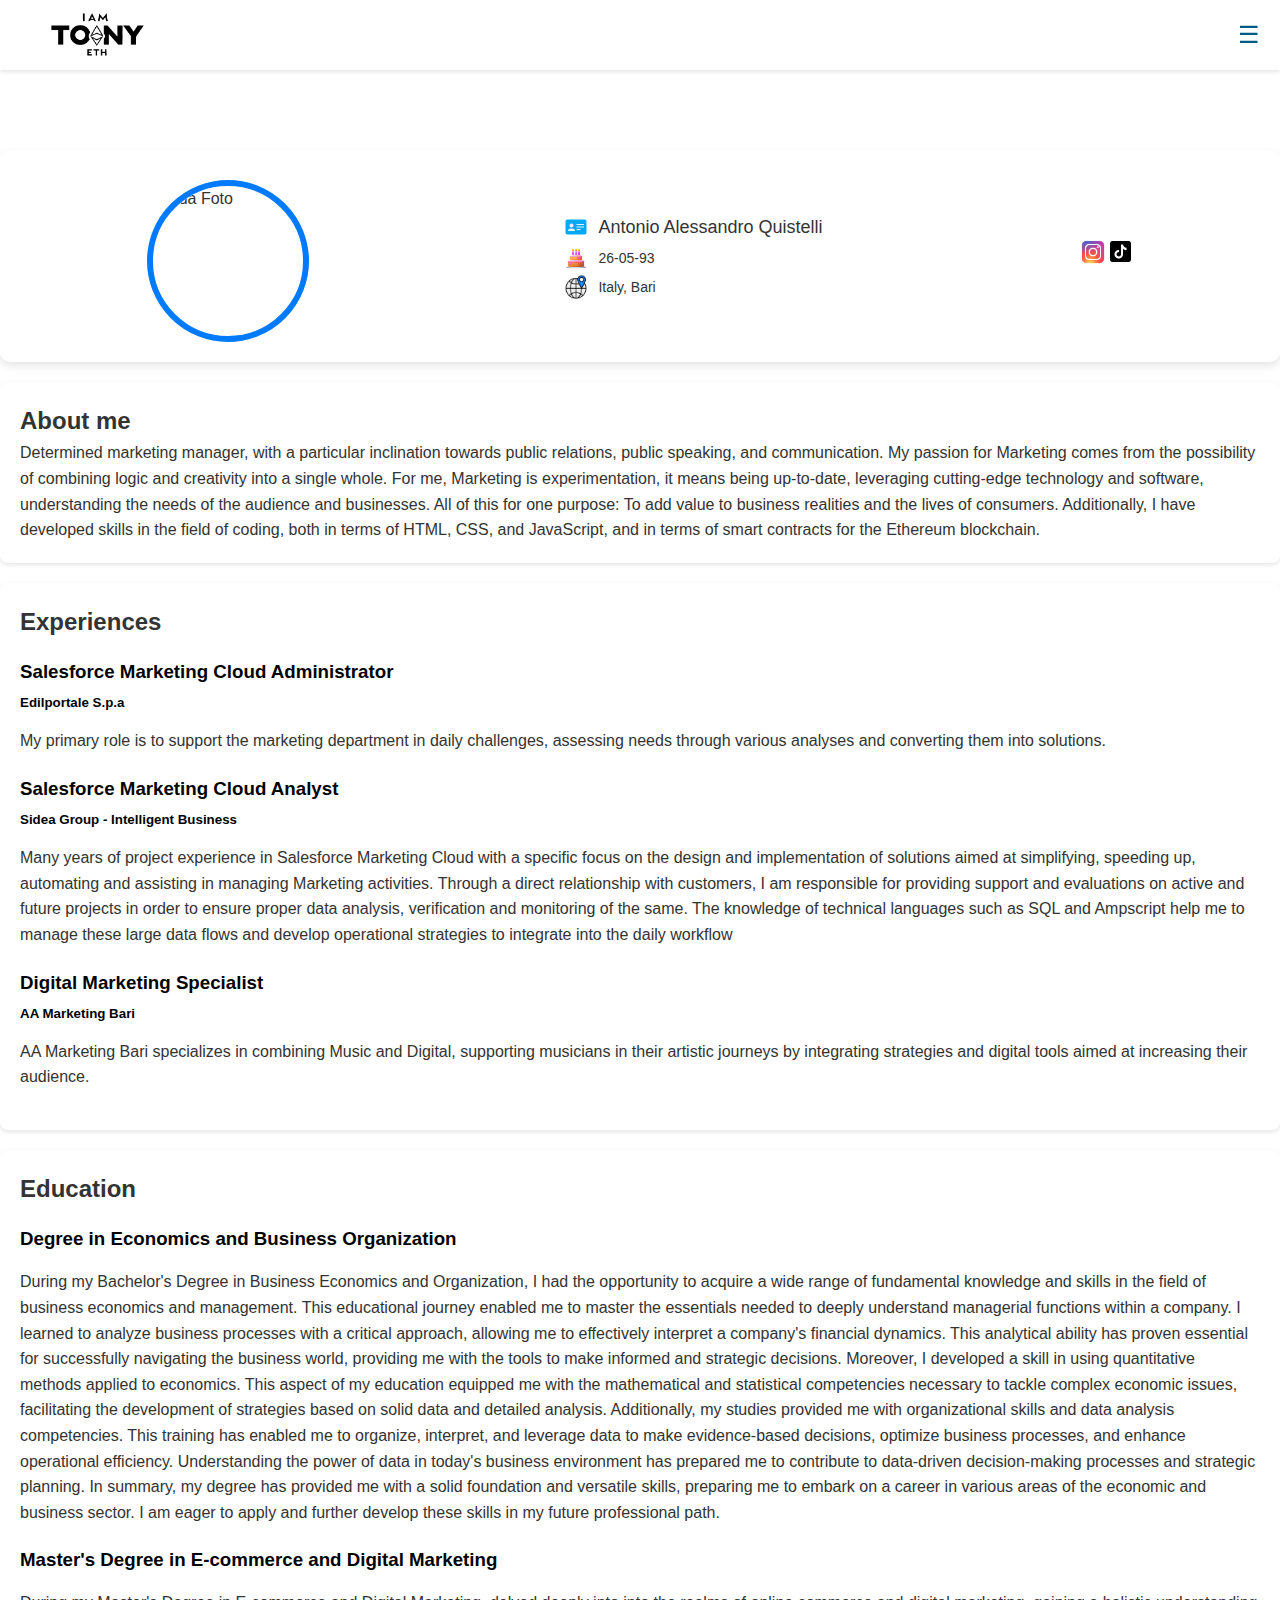
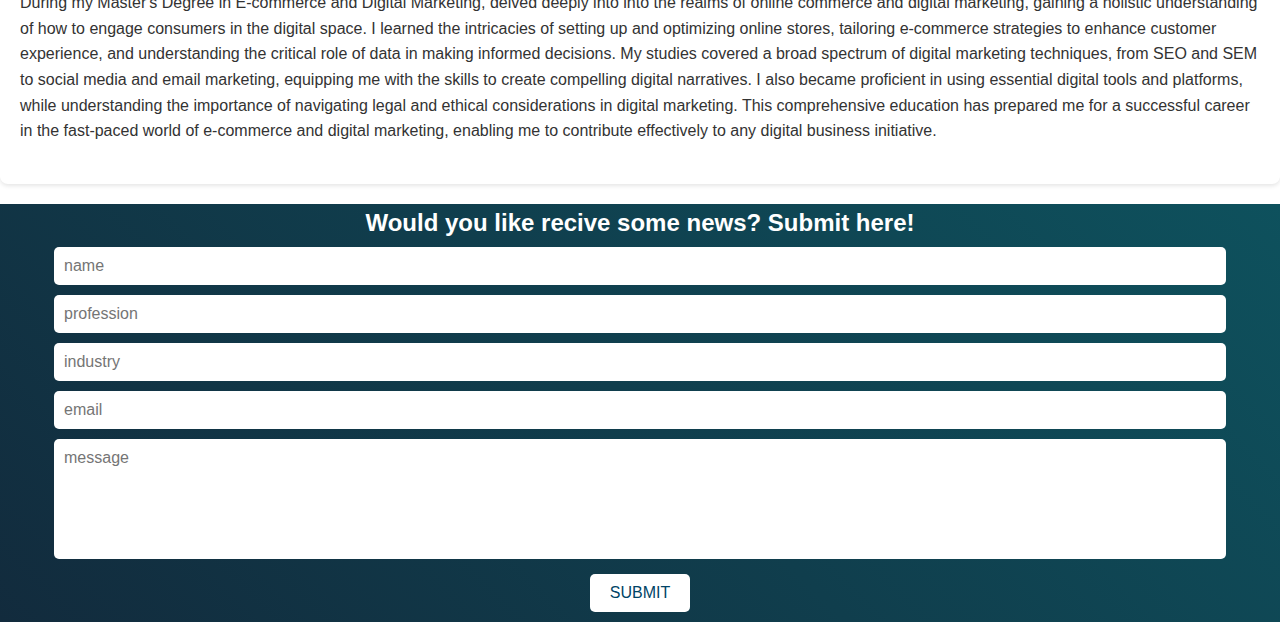
==== about.html @ 8dea7bc7 "dot" ====
<!DOCTYPE html>
<html lang="en">
<head>
    <meta charset="UTF-8">
    <meta name="viewport" content="width=device-width, initial-scale=1.0">
    <title>About</title>
    <link rel="stylesheet" href="./assets/css/about.css">
    <link rel="icon" type="image/x-icon" href="./assets/icons/tonyeth.svg">
    <script src="https://cdn.jsdelivr.net/npm/@emailjs/browser@4/dist/email.min.js"></script>
    <script src="./assets/js/script.js"></script>
    <script type="text/javascript">
        (function(){
            emailjs.init("ScyjE1eYaPsCYSzW2");
        })();
    </script>
     <!-- Meta Tag Open Graph (Facebook, LinkedIn, WhatsApp) -->
     <meta property="og:title" content="Welcome to Tony's World"/>
     <meta property="og:description" content="Explore the future of innovation with Ethereum."/>
     <meta property="og:image" content="https://tonyeth.github.io/tonyethworld/assets/img/ethfront.png"/>
     <meta property="og:url" content="https://tonyeth.github.io/tonyethworld/index.html"/>
     <meta property="og:type" content="website"/>
     <meta property="og:site_name" content="Tony's World"/>
     <meta property="og:locale" content="en_US"/>
 
     <!-- Meta Tag Twitter -->
     <meta name="twitter:card" content="summary_large_image"/>
     <meta name="twitter:title" content="Welcome to Tony's World"/>
     <meta name="twitter:description" content="Explore the future of innovation with Ethereum."/>
     <meta name="twitter:image" content="https://tonyeth.github.io/tonyethworld/assets/img/ethfront.png"/>
     <meta name="twitter:url" content="https://tonyeth.github.io/tonyethworld/index.html"/>
 
     <!-- Meta Tag Google -->
     <meta itemprop="name" content="Welcome to Tony's World"/>
     <meta itemprop="description" content="Explore the future of innovation with Ethereum."/>
     <meta itemprop="image" content="https://tonyeth.github.io/tonyethworld/assets/img/ethfront.png"/>
 
</head>
<body>

    <header>
        <div class="navbar">
            <img src="./assets/img/logo-scritta.png" alt="Logo" class="logo">
            <div class="menu-hamburger">☰</div>

        </div>
        <nav class="menu-hidden">
            <ul>
                <li><a href="index.html">Home</a></li>
                <li><a href="projects.html">Projects</a></li>
            </ul>
        </nav>
        <div class="main-title">
           
          
        </div>
    </header>
    
    <div class="top-bar">
        <img src="./assets/img/tony.svg" alt="Tua Foto" class="profile-pic">
       
        <div class="personal-info">
            <p><img src="./assets/icons/id.png" alt="" class="icon"> Antonio Alessandro Quistelli</p>
            <p><img src= "./assets/icons/birthday.png" alt="" class="icon"> 26-05-93</p>
            <p><img src="./assets/icons/map.png" alt="" class="icon"> Italy, Bari</p>
        </div>
        <div class="social">
            <a href="https://www.instagram.com/antonioalexquistelli" target="_blank">
                <img src="./assets/icons/instagram.png" alt="ig" class="ig">
            </a>
            <a href="https://www.tiktok.com" target="_blank">
                <img src="./assets/icons/tiktok.png" alt="tiktok" class="tiktok">
            </a>
           
        </div>
    </div>
    
    
    
    
    <section class="bio">
        <h2>About me</h2>
        <p>
            Determined marketing manager, with a particular inclination towards public relations, public speaking, and communication. My passion for Marketing comes from the possibility of combining logic and creativity into a single whole. For me, Marketing is experimentation, it means being up-to-date, leveraging cutting-edge technology and software, understanding the needs of the audience and businesses. All of this for one purpose: To add value to business realities and the lives of consumers. Additionally, I have developed skills in the field of coding, both in terms of HTML, CSS, and JavaScript, and in terms of smart contracts for the Ethereum blockchain.</p>
    </section>

    <section class="experience">
        <h2>Experiences</h2>
        <ul>
            <li>
                <h3>Salesforce Marketing Cloud Administrator</h3>
                <h5>Edilportale S.p.a</h5> 
                <p> My primary role is to support the marketing department in daily challenges, assessing needs through various analyses and converting them into solutions.</p>
            </li>
         
            <li>
                <h3>Salesforce Marketing Cloud Analyst</h3>
                <h5>Sidea Group - Intelligent Business</h5> 
                <p>Many years of project experience in Salesforce Marketing Cloud with a specific focus on the design and implementation of solutions aimed at simplifying, speeding up, automating and assisting in managing Marketing activities. Through a direct relationship with customers, I am responsible for providing support and evaluations on active and future projects in order to ensure proper data analysis, verification and monitoring of the same. The knowledge of technical languages such as SQL and Ampscript help me to manage these large data flows and develop operational strategies to integrate into the daily workflow</p>
            </li>
            <li>
                <h3>Digital Marketing Specialist</h3>
                <h5>AA Marketing Bari</h5> 
                <p>AA Marketing Bari specializes in combining Music and Digital, supporting musicians in their artistic journeys by integrating strategies and digital tools aimed at increasing their audience.</p>
            </li>
        </ul>
    </section>

    <section class="education">
        <h2>Education</h2>
        <ul>
            <li>
                <h3>Degree in Economics and Business Organization</h3>
                <p>During my Bachelor's Degree in Business Economics and Organization, I had the opportunity to acquire a wide range of fundamental knowledge and skills in the field of business economics and management. This educational journey enabled me to master the essentials needed to deeply understand managerial functions within a company.

                    I learned to analyze business processes with a critical approach, allowing me to effectively interpret a company's financial dynamics. This analytical ability has proven essential for successfully navigating the business world, providing me with the tools to make informed and strategic decisions.
                    
                    Moreover, I developed a skill in using quantitative methods applied to economics. This aspect of my education equipped me with the mathematical and statistical competencies necessary to tackle complex economic issues, facilitating the development of strategies based on solid data and detailed analysis.
                    
                    Additionally, my studies provided me with organizational skills and data analysis competencies. This training has enabled me to organize, interpret, and leverage data to make evidence-based decisions, optimize business processes, and enhance operational efficiency. Understanding the power of data in today's business environment has prepared me to contribute to data-driven decision-making processes and strategic planning.
                    
                    In summary, my degree has provided me with a solid foundation and versatile skills, preparing me to embark on a career in various areas of the economic and business sector. I am eager to apply and further develop these skills in my future professional path.</p>
            </li>
            <li>
                <h3>Master's Degree in E-commerce and Digital Marketing</h3>
                <p>During my Master's Degree in E-commerce and Digital Marketing, delved deeply into into the realms of online commerce and digital marketing, gaining a holistic understanding of how to engage consumers in the digital space. I learned the intricacies of setting up and optimizing online stores, tailoring e-commerce strategies to enhance customer experience, and understanding the critical role of data in making informed decisions. My studies covered a broad spectrum of digital marketing techniques, from SEO and SEM to social media and email marketing, equipping me with the skills to create compelling digital narratives. I also became proficient in using essential digital tools and platforms, while understanding the importance of navigating legal and ethical considerations in digital marketing. This comprehensive education has prepared me for a successful career in the fast-paced world of e-commerce and digital marketing, enabling me to contribute effectively to any digital business initiative.</p>
            </li>
           
        </ul>
    </section>

    <footer>
        <H2> Would you like recive some news? Submit here!</H2>
        <form id="contact-form">
            <input type="text" id="name" placeholder="name" required />
<input type="text" id="profession" placeholder="profession" required />
<input type="text" id="industry" placeholder="industry" required />
<input type="email" id="email" placeholder="email" required />
<textarea id="message" placeholder="message" required></textarea>

            <button onclick="SendMail()" type="button">SUBMIT</button>

        </form>
    </footer>
    

        
   
    
</body>
</html>
---- assets/css/about.css ----
body {
    overflow-x: hidden;
    margin: 0;
    padding: 0px;
    font-family: 'Segoe UI', Tahoma, Geneva, Verdana, sans-serif;
    line-height: 1.6;
    color: #333;
    background-color: #ffffff;
}

.navbar {
    background-color: #fff;
    display: flex;
    align-items: center;
    justify-content: space-between;
    padding: 10px 20px;
    box-shadow: 0 2px 4px rgba(0,0,0,0.1);
    position: fixed;
    top: 0;
    left: 0;
    right: 0;
    z-index: 1000;
}

.logo {
    height: 50px;
}

.menu-hamburger {
    cursor: pointer;
    font-size: 24px;
    color: #005a87;
    display: block; 
    position: relative;
    z-index: 1501;
}

.menu-hidden {
    display: flex;
    flex-direction: column;
    background-color: #fff;
    width: 100%;
    position: fixed; 
    top: 59px;
    left: 0;
    transform: translateY(-100%);
    transition: transform 0.3s ease, opacity 0.3s ease;
    opacity: 0;
    visibility: hidden;
    box-shadow: 0 4px 8px rgba(0,0,0,0.2);
    z-index: 1500;
}

.menu-hidden.visibile {
    transform: translateY(0);
    opacity: 1;
    visibility: visible;
}

nav ul {
    display: flex;
    list-style-type: none;
    padding: 0;
    margin: 0;
    justify-content: flex-end;
    width: 100%;
}

nav ul li {
    margin: 0 10px;
}

nav ul li a {
    text-decoration: none;
    color: #333;
    font-weight: 600;
    transition: color 0.3s ease;
    font-size: 80%
}

nav ul li a:hover {
    color: #cccccc;
}


@media (max-width: 768px) {
    .menu-hamburger {
        display: block;
    }

  
}


.top-bar {
    display: flex;
    align-items: center;
    justify-content: space-around;
    padding: 20px;
    background-color: #ffffff; 
    margin-top: 150px; 
    box-shadow: 0 4px 8px rgba(0, 0, 0, 0.1); 
    border-radius: 10px;
    color: #333; 
    width: calc(100% - 40px);
    position: relative; 
    left: 50%; 
    transform: translateX(-50%); 
   
}


.profile-pic {
    border-radius: 50%;
    width: 150px;
    height: 150px;
    object-fit: cover;
    border: 6px solid #007bff;
    margin-top: 10px;
}

.personal-info p {
    margin: 5px 0;
    display: flex;
    align-items: center;
    font-size: 18px;
}

.personal-info p .icon {
    width: 24px;
    margin-right: 10px;
}

.personal-info p:nth-child(2), .personal-info p:nth-child(3) {
    font-size: 14px;
}




.social{
    margin: 5px 0;
    display: flex;
    align-items: center;
    font-size: 18px;
   
}
@media (max-width: 768px) {
    .social {
        margin-top: 20px; 
    }
}



.ig{
   
    width: 30px;
    height: 30px;
    object-fit: cover ;
    
   
}

.tiktok
{
    
    width: 25px;
    height: 25px;
    object-fit: cover;
    
   
}

.bio, .experience, .education {
    background-color: #ffffff;
    margin: 20px 0;
    padding: 20px;
    border-radius: 8px;
    box-shadow: 0 2px 4px rgba(0, 0, 0, 0.1);
}

h2, h3, h5, p {
    margin: 0;
    padding: 0;
}

h3 {
    color: #010204;
    margin-bottom: 5px;
}

h5 {
    color: #010204;
    margin-top: 5px;
    font-size: smaller;
}

li p {
    margin-top: 15px;
}

ul {
    list-style-type: none;
    padding: 0;
}

li {
    margin-bottom: 20px;
}



footer {
    background: linear-gradient(45deg, #122b3d, #0e515d);
    color: white;
    text-align: center;
   
    position: relative;
    bottom: 0;
    left: 0;
    right: 0;
    width: 100%;
}

footer form {
    display: flex;
    flex-direction: column;
    align-items: center;
    width: 100%;
    margin: 0 auto;
}

footer input, footer textarea {
    width: 90%;
    margin: 5px 0;
    padding: 10px;
    border-radius: 5px;
    border: none;
    font-size: 16px;
    font-family: Arial, Helvetica, sans-serif;
}

footer textarea {
    height: 100px;
    resize: none;
}

footer button {
    padding: 10px 20px;
    background-color: white;
    color: #004466;
    border: none;
    border-radius: 5px;
    cursor: pointer;
    font-size: 16px;
    transition: background-color 0.5s;
    margin-top: 10px;
    margin-bottom: 10px;
}

footer button:hover {
    background-color: #004466;
}
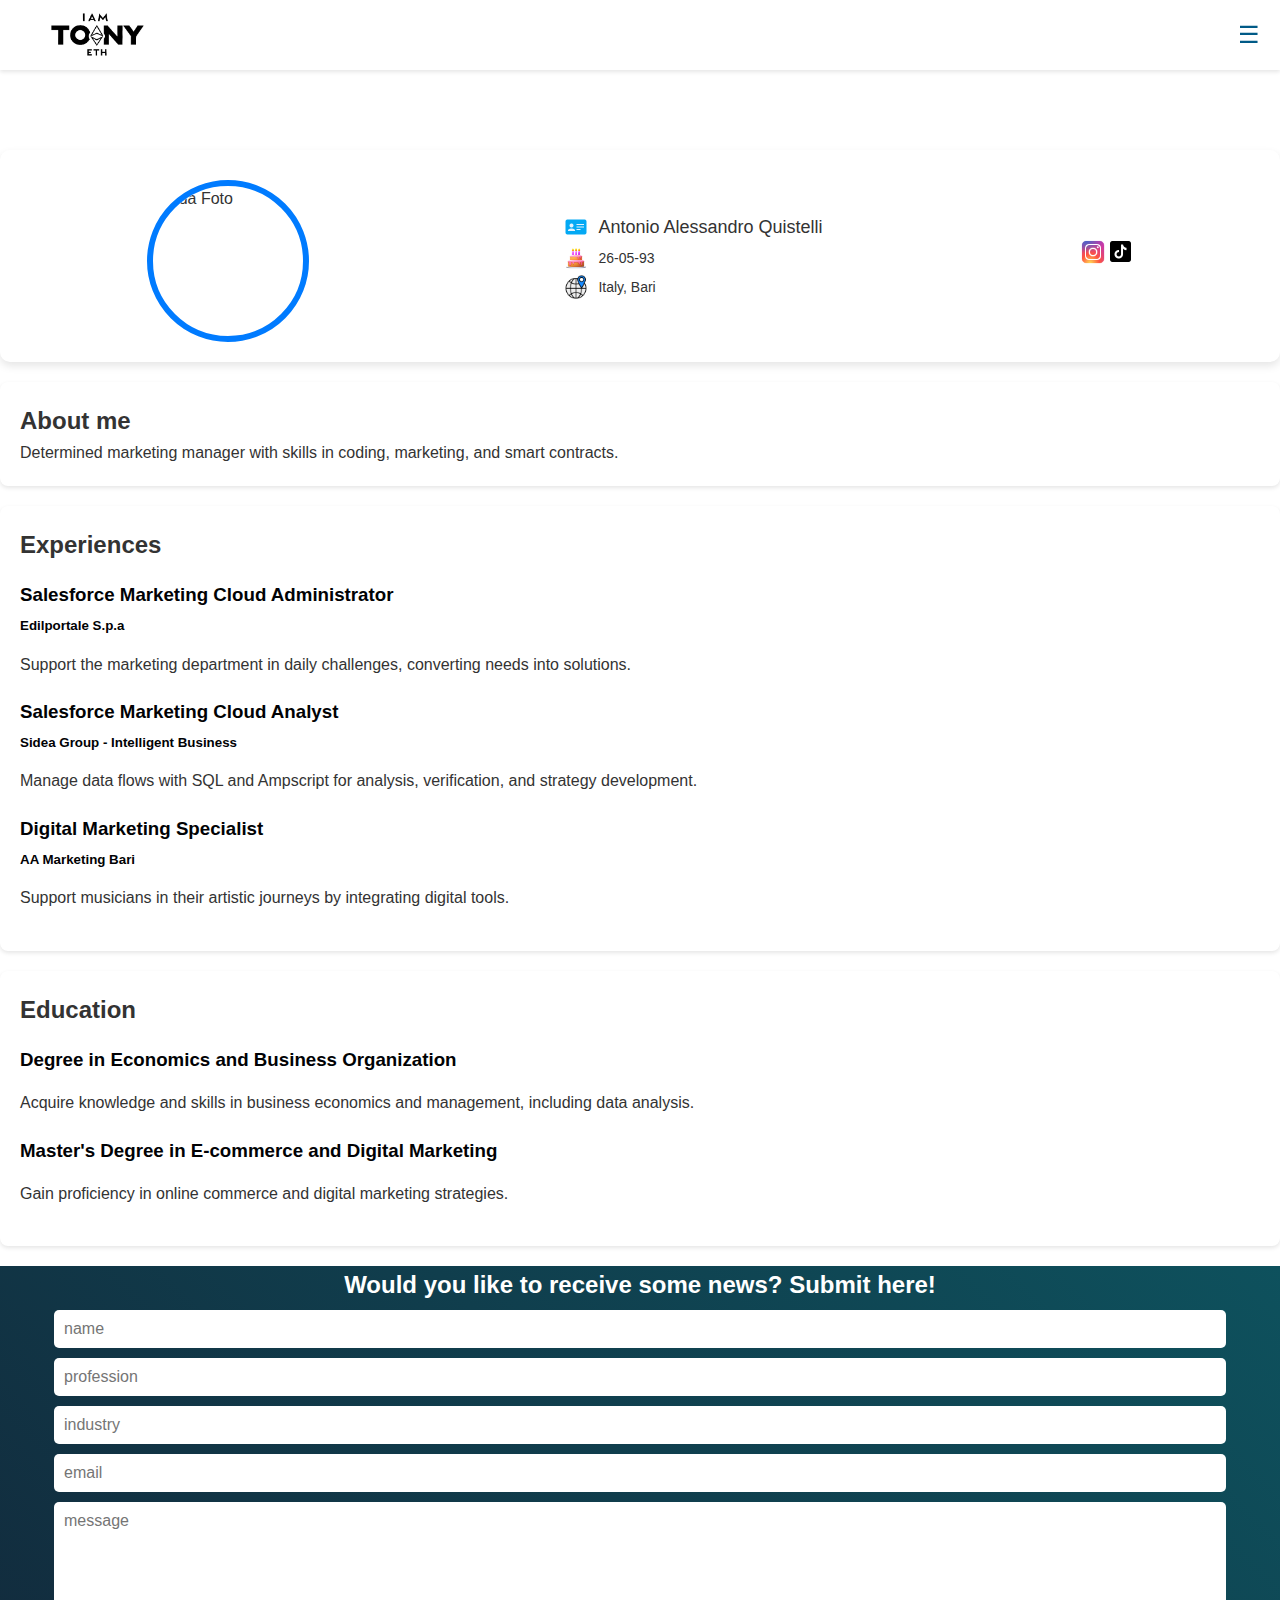
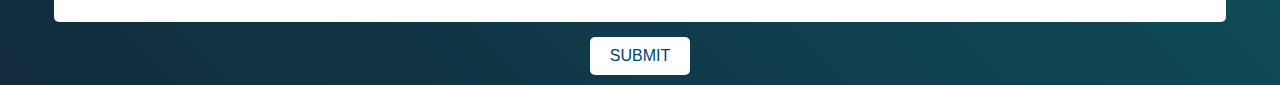
==== commit dbb7b399: "remove js from html" ====
--- a/about.html
+++ b/about.html
@@ -8,32 +8,27 @@
     <link rel="icon" type="image/x-icon" href="./assets/icons/tonyeth.svg">
     <script src="https://cdn.jsdelivr.net/npm/@emailjs/browser@4/dist/email.min.js"></script>
     <script src="./assets/js/script.js"></script>
-    <script type="text/javascript">
-        (function(){
-            emailjs.init("ScyjE1eYaPsCYSzW2");
-        })();
-    </script>
-     <!-- Meta Tag Open Graph (Facebook, LinkedIn, WhatsApp) -->
-     <meta property="og:title" content="Welcome to Tony's World"/>
-     <meta property="og:description" content="Explore the future of innovation with Ethereum."/>
-     <meta property="og:image" content="https://tonyeth.github.io/tonyethworld/assets/img/ethfront.png"/>
-     <meta property="og:url" content="https://tonyeth.github.io/tonyethworld/index.html"/>
-     <meta property="og:type" content="website"/>
-     <meta property="og:site_name" content="Tony's World"/>
-     <meta property="og:locale" content="en_US"/>
- 
-     <!-- Meta Tag Twitter -->
-     <meta name="twitter:card" content="summary_large_image"/>
-     <meta name="twitter:title" content="Welcome to Tony's World"/>
-     <meta name="twitter:description" content="Explore the future of innovation with Ethereum."/>
-     <meta name="twitter:image" content="https://tonyeth.github.io/tonyethworld/assets/img/ethfront.png"/>
-     <meta name="twitter:url" content="https://tonyeth.github.io/tonyethworld/index.html"/>
- 
-     <!-- Meta Tag Google -->
-     <meta itemprop="name" content="Welcome to Tony's World"/>
-     <meta itemprop="description" content="Explore the future of innovation with Ethereum."/>
-     <meta itemprop="image" content="https://tonyeth.github.io/tonyethworld/assets/img/ethfront.png"/>
- 
+    <!-- Meta Tag Open Graph -->
+    <meta property="og:title" content="Welcome to Tony's World"/>
+    <meta property="og:description" content="Explore the future of innovation with Ethereum."/>
+    <meta property="og:image" content="https://tonyeth.github.io/tonyethworld/assets/img/ethfront.png"/>
+    <meta property="og:url" content="https://tonyeth.github.io/tonyethworld/index.html"/>
+    <meta property="og:type" content="website"/>
+    <meta property="og:site_name" content="Tony's World"/>
+    <meta property="og:locale" content="en_US"/>
+
+    <!-- Meta Tag Twitter -->
+    <meta name="twitter:card" content="summary_large_image"/>
+    <meta name="twitter:title" content="Welcome to Tony's World"/>
+    <meta name="twitter:description" content="Explore the future of innovation with Ethereum."/>
+    <meta name="twitter:image" content="https://tonyeth.github.io/tonyethworld/assets/img/ethfront.png"/>
+    <meta name="twitter:url" content="https://tonyeth.github.io/tonyethworld/index.html"/>
+
+    <!-- Meta Tag Google -->
+    <meta itemprop="name" content="Welcome to Tony's World"/>
+    <meta itemprop="description" content="Explore the future of innovation with Ethereum."/>
+    <meta itemprop="image" content="https://tonyeth.github.io/tonyethworld/assets/img/ethfront.png"/>
+
 </head>
 <body>
 
@@ -41,7 +36,6 @@
         <div class="navbar">
             <img src="./assets/img/logo-scritta.png" alt="Logo" class="logo">
             <div class="menu-hamburger">☰</div>
-
         </div>
         <nav class="menu-hidden">
             <ul>
@@ -49,18 +43,14 @@
                 <li><a href="projects.html">Projects</a></li>
             </ul>
         </nav>
-        <div class="main-title">
-           
-          
-        </div>
+        <div class="main-title"></div>
     </header>
     
     <div class="top-bar">
         <img src="./assets/img/tony.svg" alt="Tua Foto" class="profile-pic">
-       
         <div class="personal-info">
             <p><img src="./assets/icons/id.png" alt="" class="icon"> Antonio Alessandro Quistelli</p>
-            <p><img src= "./assets/icons/birthday.png" alt="" class="icon"> 26-05-93</p>
+            <p><img src="./assets/icons/birthday.png" alt="" class="icon"> 26-05-93</p>
             <p><img src="./assets/icons/map.png" alt="" class="icon"> Italy, Bari</p>
         </div>
         <div class="social">
@@ -70,17 +60,13 @@
             <a href="https://www.tiktok.com" target="_blank">
                 <img src="./assets/icons/tiktok.png" alt="tiktok" class="tiktok">
             </a>
-           
         </div>
     </div>
-    
-    
-    
     
     <section class="bio">
         <h2>About me</h2>
         <p>
-            Determined marketing manager, with a particular inclination towards public relations, public speaking, and communication. My passion for Marketing comes from the possibility of combining logic and creativity into a single whole. For me, Marketing is experimentation, it means being up-to-date, leveraging cutting-edge technology and software, understanding the needs of the audience and businesses. All of this for one purpose: To add value to business realities and the lives of consumers. Additionally, I have developed skills in the field of coding, both in terms of HTML, CSS, and JavaScript, and in terms of smart contracts for the Ethereum blockchain.</p>
+            Determined marketing manager with skills in coding, marketing, and smart contracts.</p>
     </section>
 
     <section class="experience">
@@ -89,18 +75,17 @@
             <li>
                 <h3>Salesforce Marketing Cloud Administrator</h3>
                 <h5>Edilportale S.p.a</h5> 
-                <p> My primary role is to support the marketing department in daily challenges, assessing needs through various analyses and converting them into solutions.</p>
+                <p>Support the marketing department in daily challenges, converting needs into solutions.</p>
             </li>
-         
             <li>
                 <h3>Salesforce Marketing Cloud Analyst</h3>
                 <h5>Sidea Group - Intelligent Business</h5> 
-                <p>Many years of project experience in Salesforce Marketing Cloud with a specific focus on the design and implementation of solutions aimed at simplifying, speeding up, automating and assisting in managing Marketing activities. Through a direct relationship with customers, I am responsible for providing support and evaluations on active and future projects in order to ensure proper data analysis, verification and monitoring of the same. The knowledge of technical languages such as SQL and Ampscript help me to manage these large data flows and develop operational strategies to integrate into the daily workflow</p>
+                <p>Manage data flows with SQL and Ampscript for analysis, verification, and strategy development.</p>
             </li>
             <li>
                 <h3>Digital Marketing Specialist</h3>
                 <h5>AA Marketing Bari</h5> 
-                <p>AA Marketing Bari specializes in combining Music and Digital, supporting musicians in their artistic journeys by integrating strategies and digital tools aimed at increasing their audience.</p>
+                <p>Support musicians in their artistic journeys by integrating digital tools.</p>
             </li>
         </ul>
     </section>
@@ -110,41 +95,25 @@
         <ul>
             <li>
                 <h3>Degree in Economics and Business Organization</h3>
-                <p>During my Bachelor's Degree in Business Economics and Organization, I had the opportunity to acquire a wide range of fundamental knowledge and skills in the field of business economics and management. This educational journey enabled me to master the essentials needed to deeply understand managerial functions within a company.
-
-                    I learned to analyze business processes with a critical approach, allowing me to effectively interpret a company's financial dynamics. This analytical ability has proven essential for successfully navigating the business world, providing me with the tools to make informed and strategic decisions.
-                    
-                    Moreover, I developed a skill in using quantitative methods applied to economics. This aspect of my education equipped me with the mathematical and statistical competencies necessary to tackle complex economic issues, facilitating the development of strategies based on solid data and detailed analysis.
-                    
-                    Additionally, my studies provided me with organizational skills and data analysis competencies. This training has enabled me to organize, interpret, and leverage data to make evidence-based decisions, optimize business processes, and enhance operational efficiency. Understanding the power of data in today's business environment has prepared me to contribute to data-driven decision-making processes and strategic planning.
-                    
-                    In summary, my degree has provided me with a solid foundation and versatile skills, preparing me to embark on a career in various areas of the economic and business sector. I am eager to apply and further develop these skills in my future professional path.</p>
+                <p>Acquire knowledge and skills in business economics and management, including data analysis.</p>
             </li>
             <li>
                 <h3>Master's Degree in E-commerce and Digital Marketing</h3>
-                <p>During my Master's Degree in E-commerce and Digital Marketing, delved deeply into into the realms of online commerce and digital marketing, gaining a holistic understanding of how to engage consumers in the digital space. I learned the intricacies of setting up and optimizing online stores, tailoring e-commerce strategies to enhance customer experience, and understanding the critical role of data in making informed decisions. My studies covered a broad spectrum of digital marketing techniques, from SEO and SEM to social media and email marketing, equipping me with the skills to create compelling digital narratives. I also became proficient in using essential digital tools and platforms, while understanding the importance of navigating legal and ethical considerations in digital marketing. This comprehensive education has prepared me for a successful career in the fast-paced world of e-commerce and digital marketing, enabling me to contribute effectively to any digital business initiative.</p>
+                <p>Gain proficiency in online commerce and digital marketing strategies.</p>
             </li>
-           
         </ul>
     </section>
 
     <footer>
-        <H2> Would you like recive some news? Submit here!</H2>
+        <h2>Would you like to receive some news? Submit here!</h2>
         <form id="contact-form">
             <input type="text" id="name" placeholder="name" required />
-<input type="text" id="profession" placeholder="profession" required />
-<input type="text" id="industry" placeholder="industry" required />
-<input type="email" id="email" placeholder="email" required />
-<textarea id="message" placeholder="message" required></textarea>
-
+            <input type="text" id="profession" placeholder="profession" required />
+            <input type="text" id="industry" placeholder="industry" required />
+            <input type="email" id="email" placeholder="email" required />
+            <textarea id="message" placeholder="message" required></textarea>
             <button onclick="SendMail()" type="button">SUBMIT</button>
-
         </form>
     </footer>
-    
-
-        
-   
-    
 </body>
 </html>
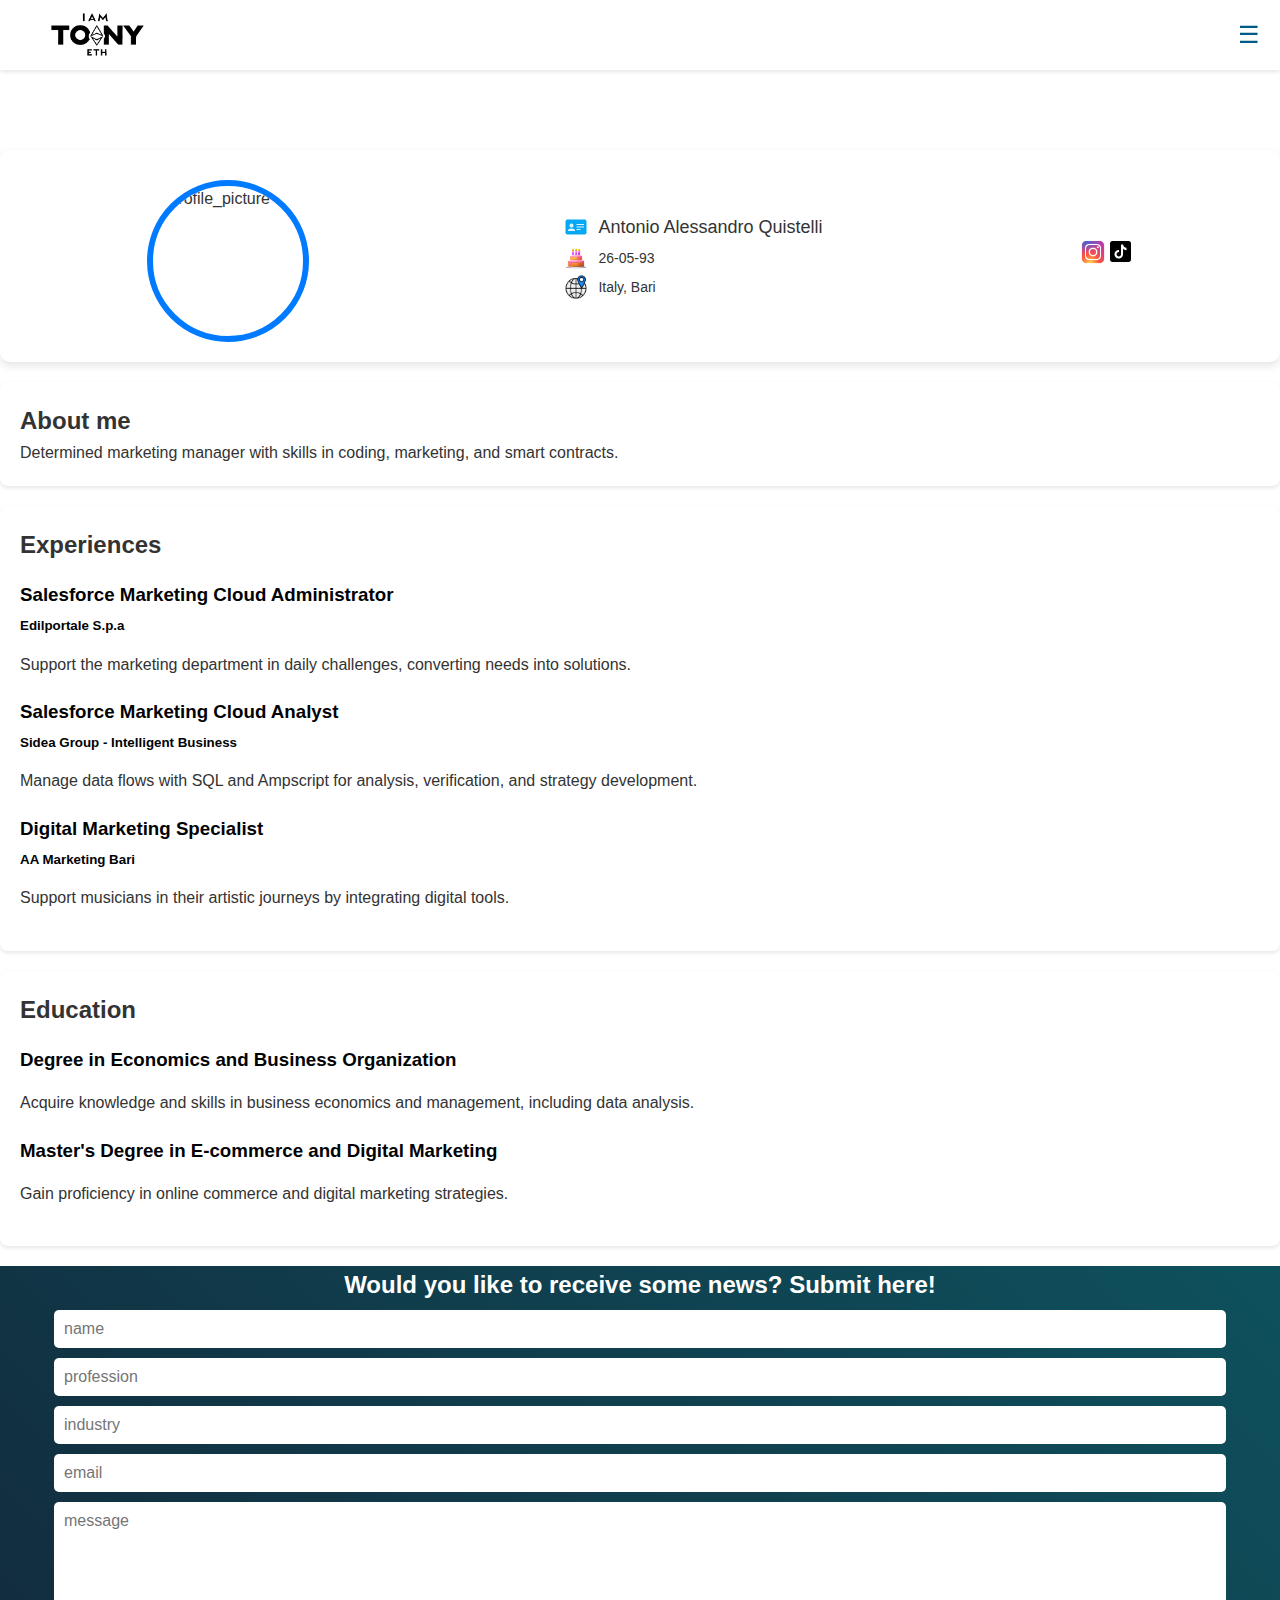
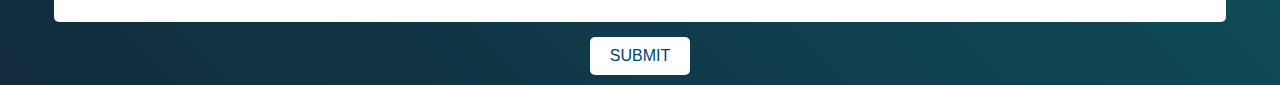
==== commit 90c6bed2: "alt modified" ====
--- a/about.html
+++ b/about.html
@@ -47,11 +47,11 @@
     </header>
     
     <div class="top-bar">
-        <img src="./assets/img/tony.svg" alt="Tua Foto" class="profile-pic">
+        <img src="./assets/img/tony.svg" alt="profile_picture" class="profile-pic">
         <div class="personal-info">
-            <p><img src="./assets/icons/id.png" alt="" class="icon"> Antonio Alessandro Quistelli</p>
-            <p><img src="./assets/icons/birthday.png" alt="" class="icon"> 26-05-93</p>
-            <p><img src="./assets/icons/map.png" alt="" class="icon"> Italy, Bari</p>
+            <p><img src="./assets/icons/id.png" alt="id_card_icon" class="icon"> Antonio Alessandro Quistelli</p>
+            <p><img src="./assets/icons/birthday.png" alt="cake_icon" class="icon"> 26-05-93</p>
+            <p><img src="./assets/icons/map.png" alt="position_icon" class="icon"> Italy, Bari</p>
         </div>
         <div class="social">
             <a href="https://www.instagram.com/antonioalexquistelli" target="_blank">
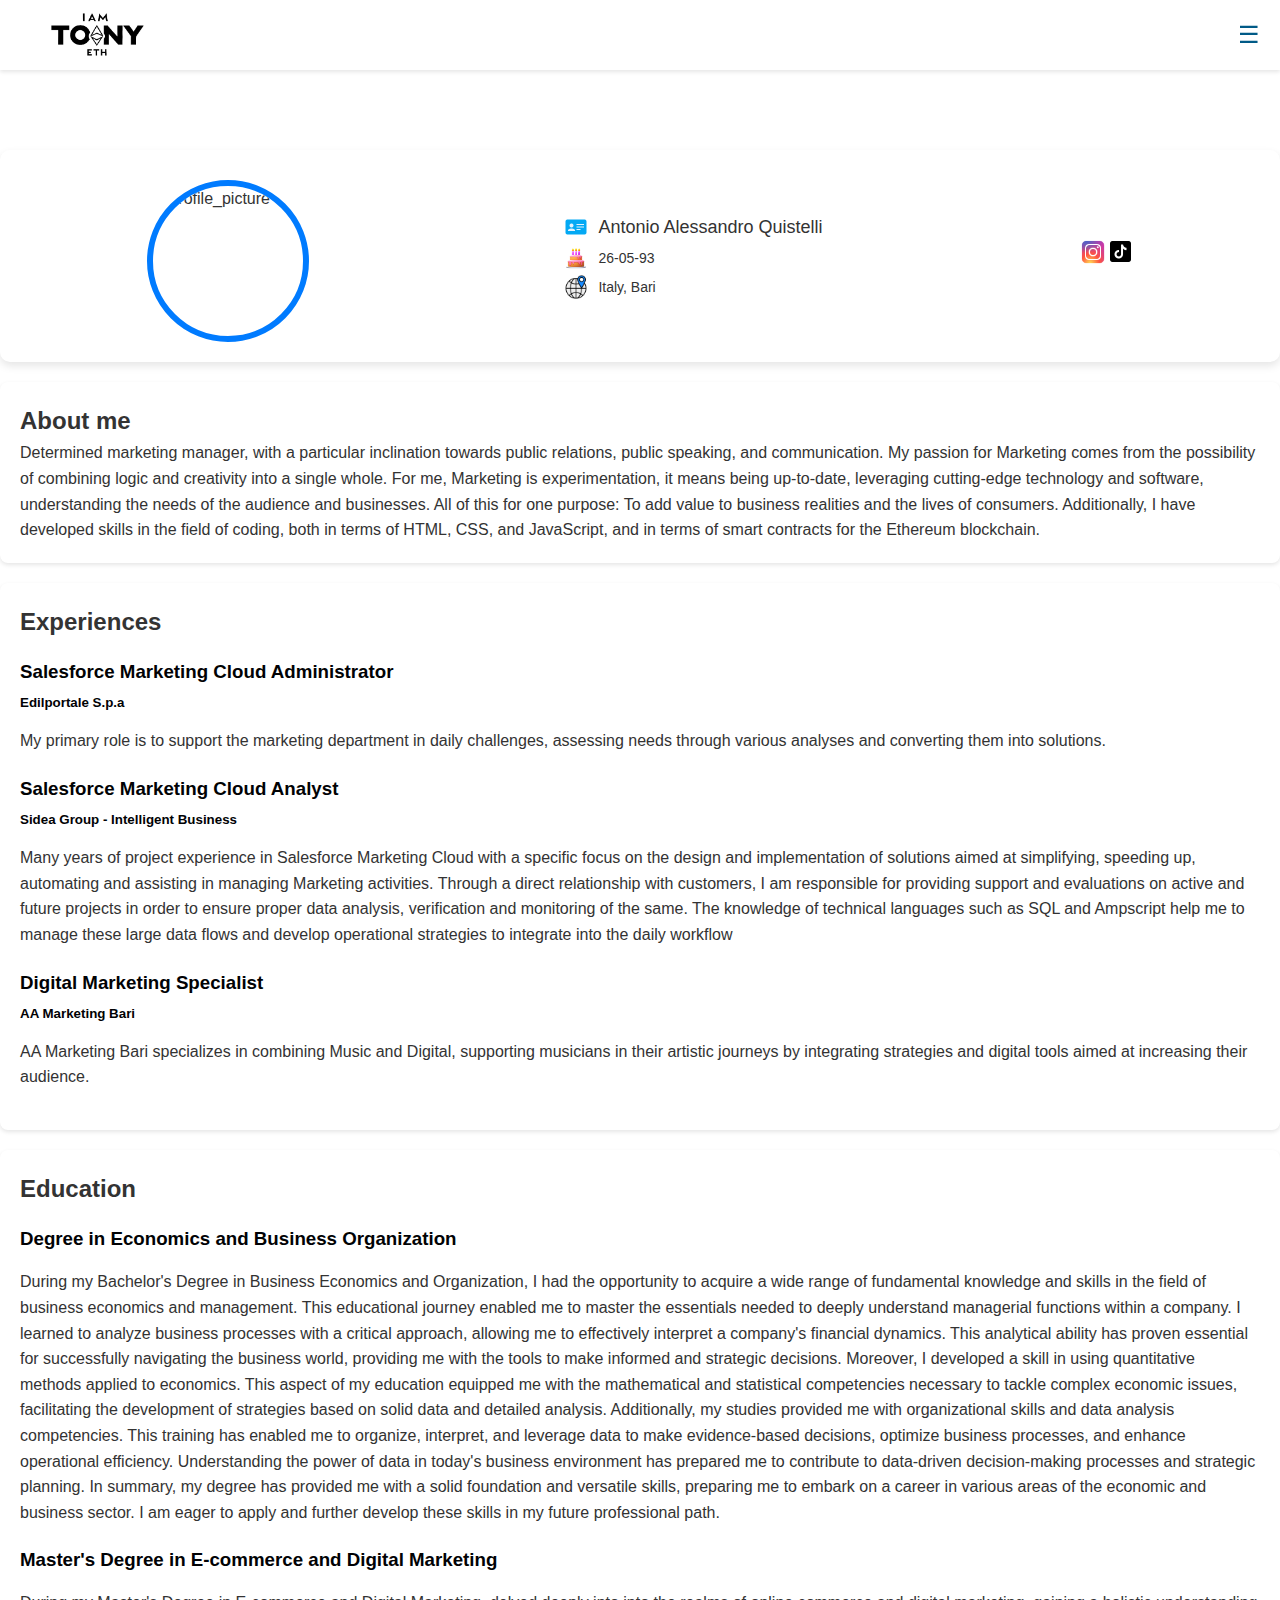
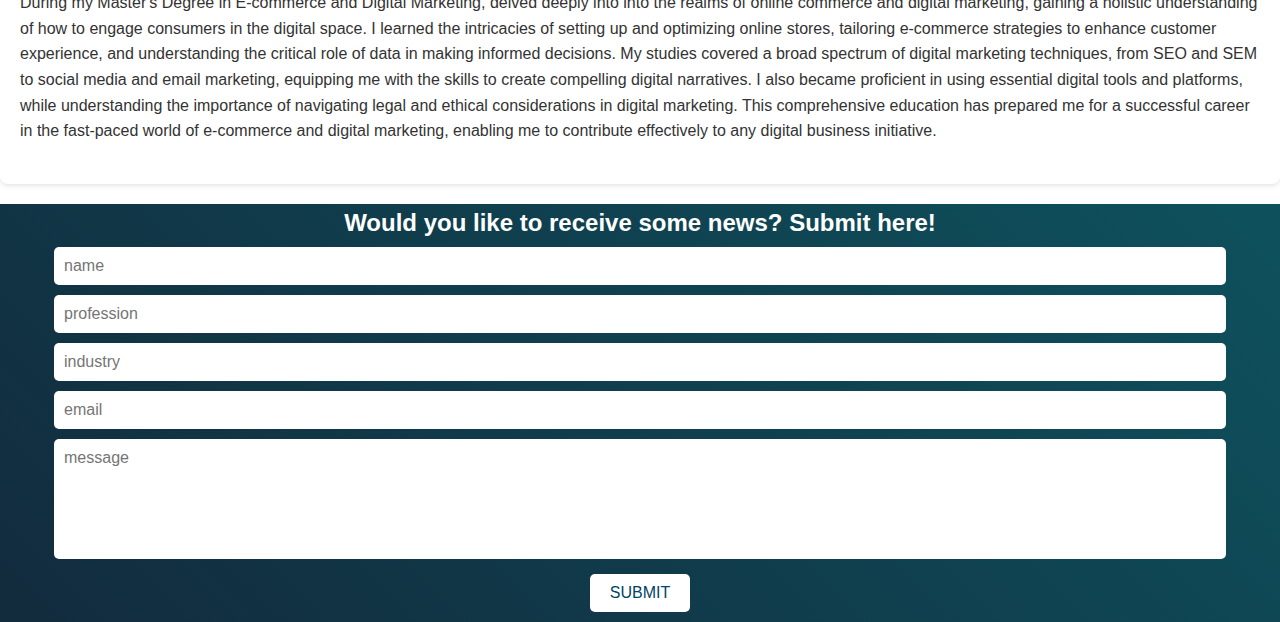
==== commit 36c6a28c: "last modified pre submit" ====
--- a/about.html
+++ b/about.html
@@ -31,7 +31,6 @@
 
 </head>
 <body>
-
     <header>
         <div class="navbar">
             <img src="./assets/img/logo-scritta.png" alt="Logo" class="logo">
@@ -39,13 +38,13 @@
         </div>
         <nav class="menu-hidden">
             <ul>
-                <li><a href="index.html">Home</a></li>
-                <li><a href="projects.html">Projects</a></li>
+                <li><a href="index.html" target="_blank" rel="noopener noreferrer">Home</a></li>
+                <li><a href="projects.html" target="_blank" rel="noopener noreferrer">Projects</a></li>
             </ul>
         </nav>
         <div class="main-title"></div>
     </header>
-    
+
     <div class="top-bar">
         <img src="./assets/img/tony.svg" alt="profile_picture" class="profile-pic">
         <div class="personal-info">
@@ -54,10 +53,10 @@
             <p><img src="./assets/icons/map.png" alt="position_icon" class="icon"> Italy, Bari</p>
         </div>
         <div class="social">
-            <a href="https://www.instagram.com/antonioalexquistelli" target="_blank">
+            <a href="https://www.instagram.com/antonioalexquistelli" target="_blank" rel="noopener noreferrer">
                 <img src="./assets/icons/instagram.png" alt="ig" class="ig">
             </a>
-            <a href="https://www.tiktok.com" target="_blank">
+            <a href="https://www.tiktok.com" target="_blank" rel="noopener noreferrer">
                 <img src="./assets/icons/tiktok.png" alt="tiktok" class="tiktok">
             </a>
         </div>
@@ -65,8 +64,7 @@
     
     <section class="bio">
         <h2>About me</h2>
-        <p>
-            Determined marketing manager with skills in coding, marketing, and smart contracts.</p>
+        <p>Determined marketing manager, with a particular inclination towards public relations, public speaking, and communication. My passion for Marketing comes from the possibility of combining logic and creativity into a single whole. For me, Marketing is experimentation, it means being up-to-date, leveraging cutting-edge technology and software, understanding the needs of the audience and businesses. All of this for one purpose: To add value to business realities and the lives of consumers. Additionally, I have developed skills in the field of coding, both in terms of HTML, CSS, and JavaScript, and in terms of smart contracts for the Ethereum blockchain.</p>
     </section>
 
     <section class="experience">
@@ -75,17 +73,17 @@
             <li>
                 <h3>Salesforce Marketing Cloud Administrator</h3>
                 <h5>Edilportale S.p.a</h5> 
-                <p>Support the marketing department in daily challenges, converting needs into solutions.</p>
+                <p>My primary role is to support the marketing department in daily challenges, assessing needs through various analyses and converting them into solutions.</p>
             </li>
             <li>
                 <h3>Salesforce Marketing Cloud Analyst</h3>
                 <h5>Sidea Group - Intelligent Business</h5> 
-                <p>Manage data flows with SQL and Ampscript for analysis, verification, and strategy development.</p>
+                <p>Many years of project experience in Salesforce Marketing Cloud with a specific focus on the design and implementation of solutions aimed at simplifying, speeding up, automating and assisting in managing Marketing activities. Through a direct relationship with customers, I am responsible for providing support and evaluations on active and future projects in order to ensure proper data analysis, verification and monitoring of the same. The knowledge of technical languages such as SQL and Ampscript help me to manage these large data flows and develop operational strategies to integrate into the daily workflow</p>
             </li>
             <li>
                 <h3>Digital Marketing Specialist</h3>
                 <h5>AA Marketing Bari</h5> 
-                <p>Support musicians in their artistic journeys by integrating digital tools.</p>
+                <p>AA Marketing Bari specializes in combining Music and Digital, supporting musicians in their artistic journeys by integrating strategies and digital tools aimed at increasing their audience.</p>
             </li>
         </ul>
     </section>
@@ -95,11 +93,19 @@
         <ul>
             <li>
                 <h3>Degree in Economics and Business Organization</h3>
-                <p>Acquire knowledge and skills in business economics and management, including data analysis.</p>
+                <p>During my Bachelor's Degree in Business Economics and Organization, I had the opportunity to acquire a wide range of fundamental knowledge and skills in the field of business economics and management. This educational journey enabled me to master the essentials needed to deeply understand managerial functions within a company.
+
+                    I learned to analyze business processes with a critical approach, allowing me to effectively interpret a company's financial dynamics. This analytical ability has proven essential for successfully navigating the business world, providing me with the tools to make informed and strategic decisions.
+                    
+                    Moreover, I developed a skill in using quantitative methods applied to economics. This aspect of my education equipped me with the mathematical and statistical competencies necessary to tackle complex economic issues, facilitating the development of strategies based on solid data and detailed analysis.
+                    
+                    Additionally, my studies provided me with organizational skills and data analysis competencies. This training has enabled me to organize, interpret, and leverage data to make evidence-based decisions, optimize business processes, and enhance operational efficiency. Understanding the power of data in today's business environment has prepared me to contribute to data-driven decision-making processes and strategic planning.
+                    
+                    In summary, my degree has provided me with a solid foundation and versatile skills, preparing me to embark on a career in various areas of the economic and business sector. I am eager to apply and further develop these skills in my future professional path.</p>
             </li>
             <li>
                 <h3>Master's Degree in E-commerce and Digital Marketing</h3>
-                <p>Gain proficiency in online commerce and digital marketing strategies.</p>
+                <p> During my Master's Degree in E-commerce and Digital Marketing, delved deeply into into the realms of online commerce and digital marketing, gaining a holistic understanding of how to engage consumers in the digital space. I learned the intricacies of setting up and optimizing online stores, tailoring e-commerce strategies to enhance customer experience, and understanding the critical role of data in making informed decisions. My studies covered a broad spectrum of digital marketing techniques, from SEO and SEM to social media and email marketing, equipping me with the skills to create compelling digital narratives. I also became proficient in using essential digital tools and platforms, while understanding the importance of navigating legal and ethical considerations in digital marketing. This comprehensive education has prepared me for a successful career in the fast-paced world of e-commerce and digital marketing, enabling me to contribute effectively to any digital business initiative. </p>
             </li>
         </ul>
     </section>
--- a/assets/css/about.css
+++ b/assets/css/about.css
@@ -1,6 +1,6 @@
 body {
     overflow-x: hidden;
-    margin: 0;
+    margin: 0PX;
     padding: 0px;
     font-family: 'Segoe UI', Tahoma, Geneva, Verdana, sans-serif;
     line-height: 1.6;
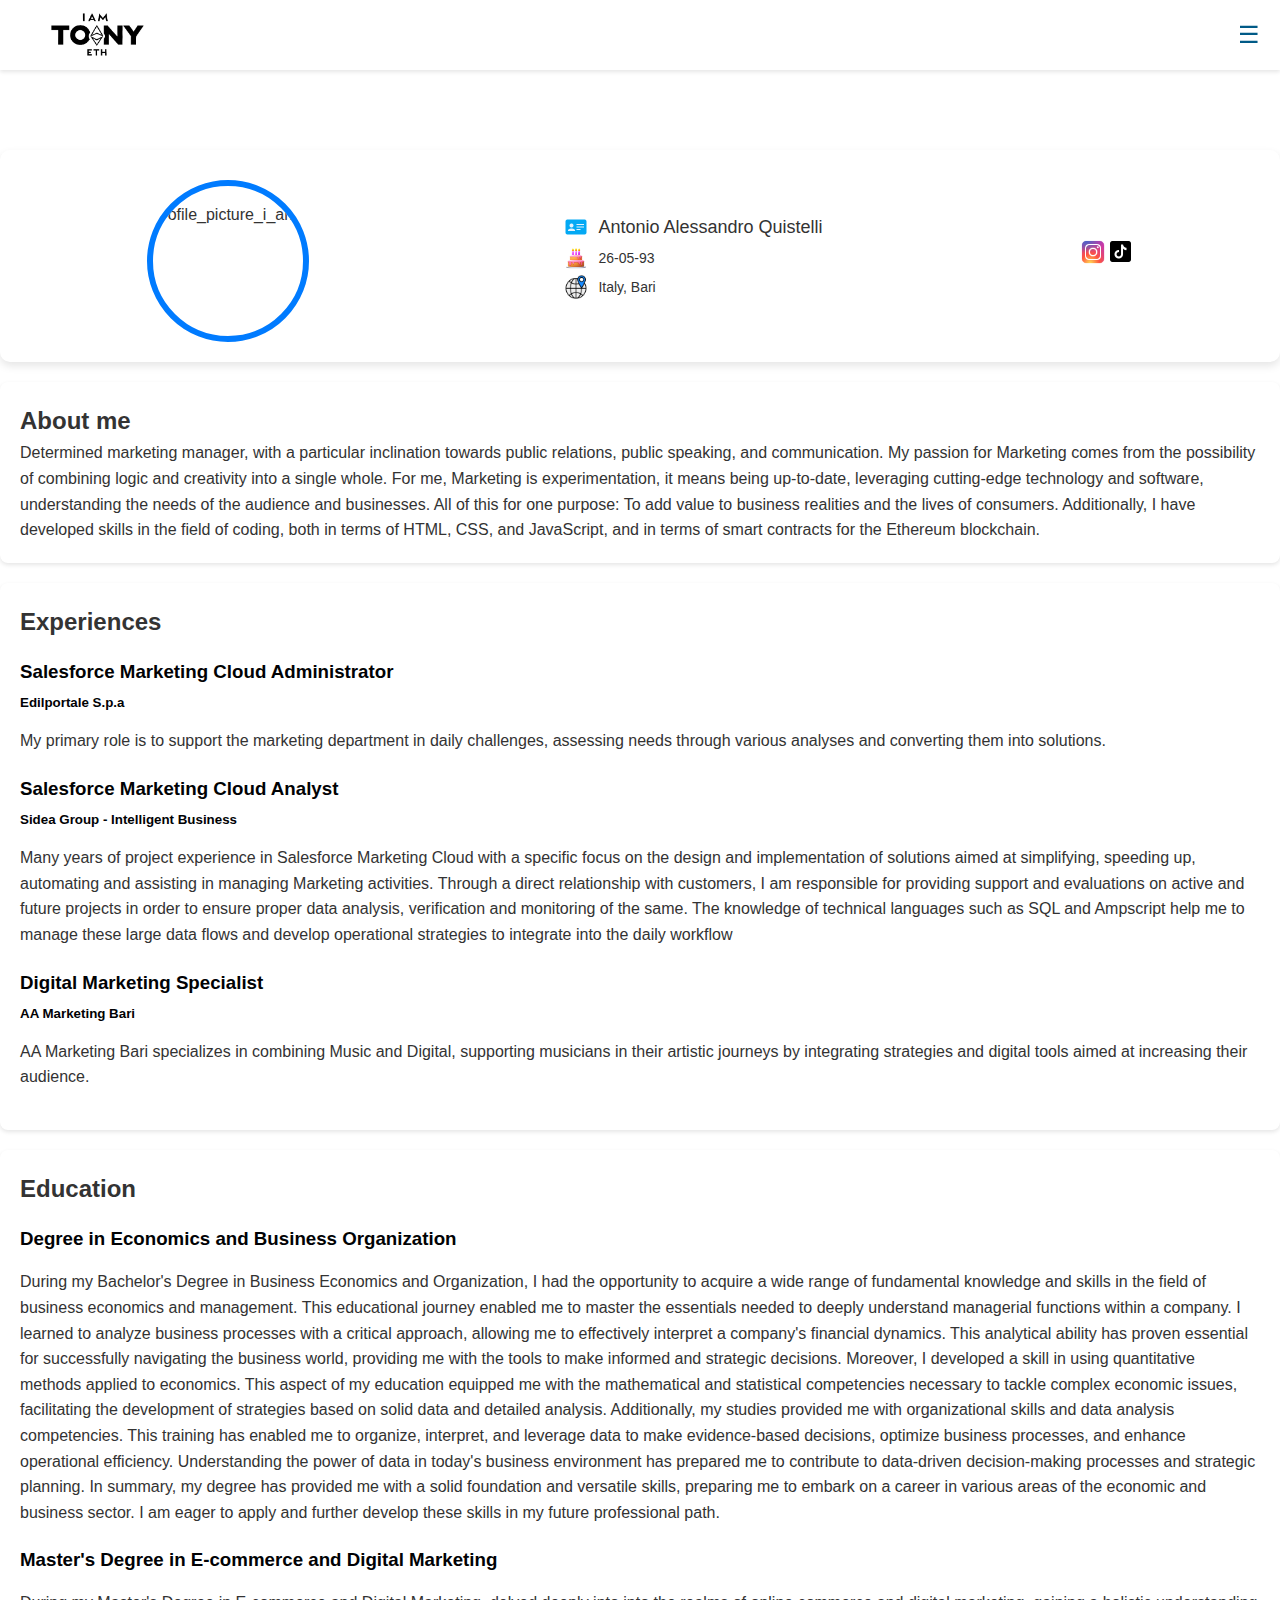
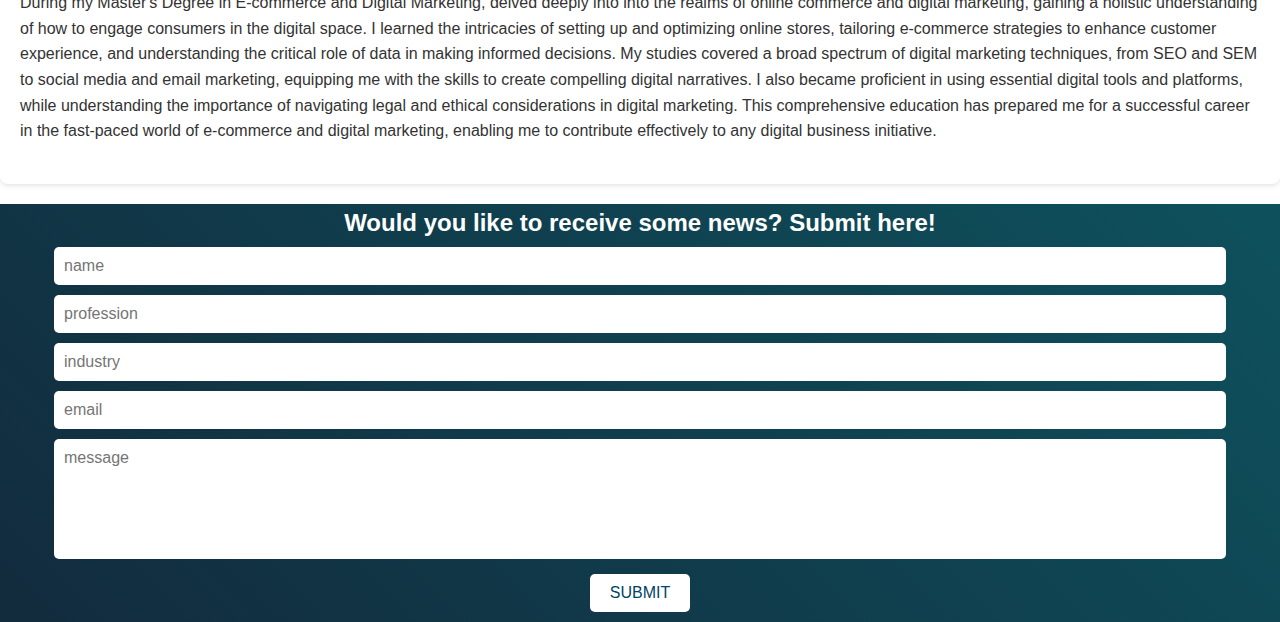
==== commit 9562e841: "fixed last stuff" ====
--- a/about.html
+++ b/about.html
@@ -5,10 +5,10 @@
     <meta name="viewport" content="width=device-width, initial-scale=1.0">
     <title>About</title>
     <link rel="stylesheet" href="./assets/css/about.css">
-    <link rel="icon" type="image/x-icon" href="./assets/icons/tonyeth.svg">
+    <link rel="icon" type="image/png" href="assets/icons/ethereum_favicon_transparent.png">
     <script src="https://cdn.jsdelivr.net/npm/@emailjs/browser@4/dist/email.min.js"></script>
     <script src="./assets/js/script.js"></script>
-    <!-- Meta Tag Open Graph -->
+    
     <meta property="og:title" content="Welcome to Tony's World"/>
     <meta property="og:description" content="Explore the future of innovation with Ethereum."/>
     <meta property="og:image" content="https://tonyeth.github.io/tonyethworld/assets/img/ethfront.png"/>
@@ -17,14 +17,14 @@
     <meta property="og:site_name" content="Tony's World"/>
     <meta property="og:locale" content="en_US"/>
 
-    <!-- Meta Tag Twitter -->
+    
     <meta name="twitter:card" content="summary_large_image"/>
     <meta name="twitter:title" content="Welcome to Tony's World"/>
     <meta name="twitter:description" content="Explore the future of innovation with Ethereum."/>
     <meta name="twitter:image" content="https://tonyeth.github.io/tonyethworld/assets/img/ethfront.png"/>
     <meta name="twitter:url" content="https://tonyeth.github.io/tonyethworld/index.html"/>
 
-    <!-- Meta Tag Google -->
+    
     <meta itemprop="name" content="Welcome to Tony's World"/>
     <meta itemprop="description" content="Explore the future of innovation with Ethereum."/>
     <meta itemprop="image" content="https://tonyeth.github.io/tonyethworld/assets/img/ethfront.png"/>
@@ -33,7 +33,7 @@
 <body>
     <header>
         <div class="navbar">
-            <img src="./assets/img/logo-scritta.png" alt="Logo" class="logo">
+            <img src="./assets/img/logo-scritta.png" alt="I_am_tony_eth_logo " class="logo">
             <div class="menu-hamburger">☰</div>
         </div>
         <nav class="menu-hidden">
@@ -46,7 +46,7 @@
     </header>
 
     <div class="top-bar">
-        <img src="./assets/img/tony.svg" alt="profile_picture" class="profile-pic">
+        <img src="./assets/img/tony.svg" alt="profile_picture_i_am_tony_eth" class="profile-pic">
         <div class="personal-info">
             <p><img src="./assets/icons/id.png" alt="id_card_icon" class="icon"> Antonio Alessandro Quistelli</p>
             <p><img src="./assets/icons/birthday.png" alt="cake_icon" class="icon"> 26-05-93</p>
